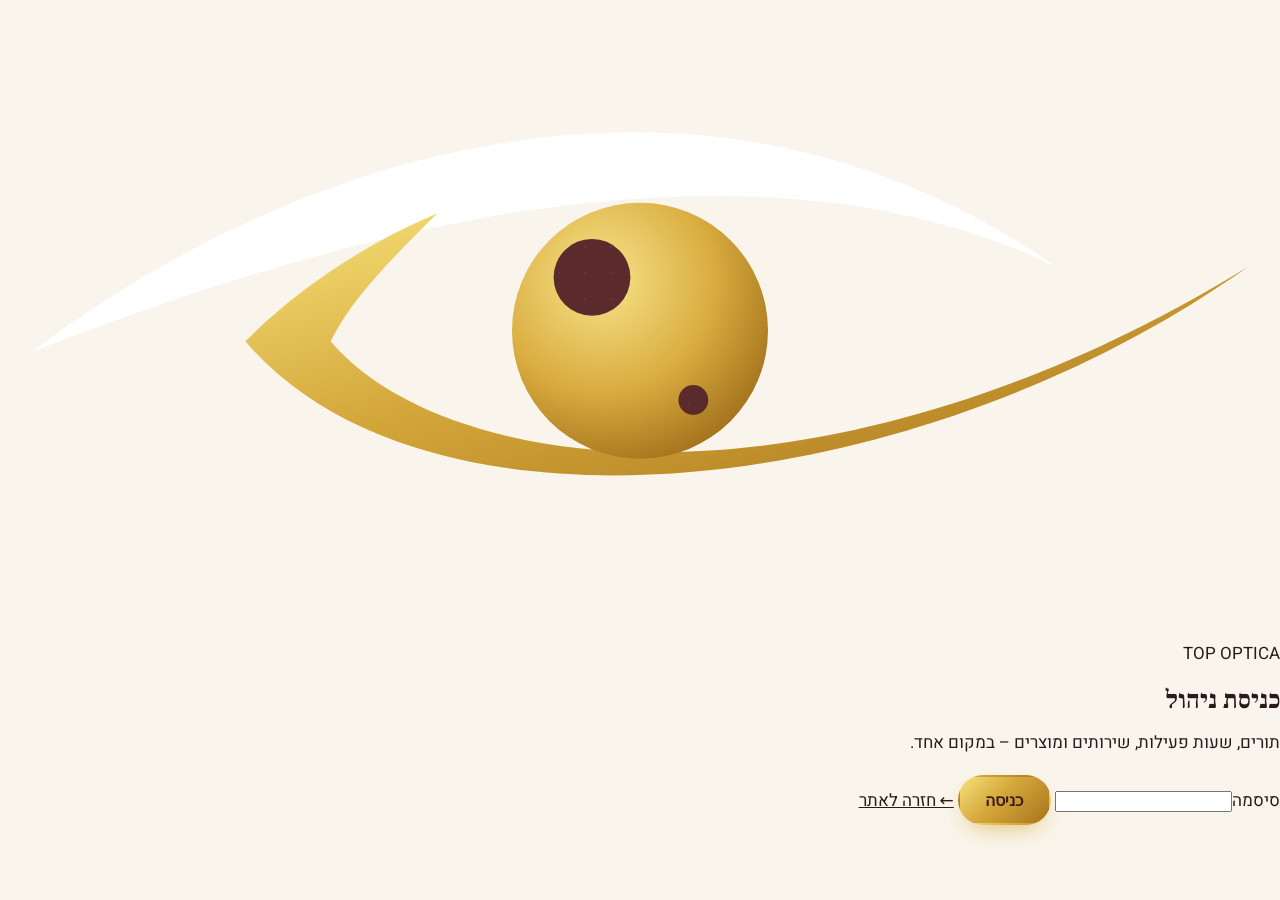
==== admin.html @ 86d51cf1 "Liat mobile fix, XBYcomm credit, booking/admin/products pages, SITE.md" ====
<!doctype html>
<html lang="he" dir="rtl">
<head>
  <meta charset="utf-8">
  <meta name="viewport" content="width=device-width, initial-scale=1">
  <meta name="robots" content="noindex, nofollow">
  <title>ניהול | טופ אופטיקה</title>
  <meta name="theme-color" content="#3f1a1d">
  <link rel="icon" type="image/svg+xml" href="assets/favicon.svg">
  <link rel="preconnect" href="https://fonts.googleapis.com">
  <link rel="preconnect" href="https://fonts.gstatic.com" crossorigin>
  <link href="https://fonts.googleapis.com/css2?family=Frank+Ruhl+Libre:wght@500;700;900&family=Heebo:wght@300;400;500;700&family=Playfair+Display:wght@600;700&display=swap" rel="stylesheet">
  <link rel="stylesheet" href="assets/styles.css">
  <link rel="stylesheet" href="assets/booking.css">
  <link rel="stylesheet" href="assets/admin.css">
</head>
<body class="adm">
  <!-- ===== LOGIN ===== -->
  <section class="adm-login" id="login" aria-labelledby="login-title">
    <div class="hero-deco" aria-hidden="true"></div>
    <form class="adm-login-card" id="login-form" novalidate>
      <span class="mark-badge" aria-hidden="true"><svg viewBox="0 0 120 60"><use href="#eye-mark"/></svg></span>
      <p class="bk-kicker">TOP OPTICA</p>
      <h1 id="login-title">כניסת ניהול</h1>
      <p class="adm-muted">תורים, שעות פעילות, שירותים ומוצרים – במקום אחד.</p>
      <div class="adm-off" id="login-off" hidden>מערכת הניהול עוד לא חוברה לשרת. אחרי ההתקנה (backend/README-DEPLOY.md) מעתיקים את כתובת ה-Web App אל <code>bookingApiUrl</code> בקובץ assets/config.js.</div>
      <label class="bk-field"><span>סיסמה</span><input type="password" name="password" id="login-pw" autocomplete="current-password" required></label>
      <p class="bk-err" id="login-err" role="alert" hidden></p>
      <button class="btn btn-gold" type="submit" id="login-btn">כניסה</button>
      <a class="adm-back" href="index.html">← חזרה לאתר</a>
    </form>
  </section>

  <!-- ===== APP ===== -->
  <div class="adm-app" id="app" hidden>
    <header class="adm-top">
      <div class="container adm-top-in">
        <a class="brand" href="index.html" aria-label="לאתר טופ אופטיקה">
          <svg class="brand-mark" viewBox="0 0 120 60" aria-hidden="true"><use href="#eye-mark"/></svg>
          <span class="brand-text"><span class="brand-name">TOP OPTICA</span><span class="brand-sub">ניהול הקליניקה</span></span>
        </a>
        <div class="adm-top-a">
          <span class="adm-hello">שלום, ליאת 👋</span>
          <a class="adm-link" href="index.html" target="_blank" rel="noopener">לאתר</a>
          <button type="button" class="adm-link" id="logout">יציאה</button>
        </div>
      </div>
      <nav class="container adm-tabs" role="tablist" aria-label="אזורי ניהול">
        <button role="tab" type="button" data-tab="bookings" aria-selected="true">תורים</button>
        <button role="tab" type="button" data-tab="blocks" aria-selected="false">חסימת זמנים</button>
        <button role="tab" type="button" data-tab="hours" aria-selected="false">שעות פעילות</button>
        <button role="tab" type="button" data-tab="services" aria-selected="false">שירותים</button>
        <button role="tab" type="button" data-tab="products" aria-selected="false">מוצרים</button>
        <button role="tab" type="button" data-tab="settings" aria-selected="false">הגדרות</button>
      </nav>
    </header>
    <main class="container adm-main" id="main">
      <section class="adm-panel" id="tab-bookings" role="tabpanel"></section>
      <section class="adm-panel" id="tab-blocks" role="tabpanel" hidden></section>
      <section class="adm-panel" id="tab-hours" role="tabpanel" hidden></section>
      <section class="adm-panel" id="tab-services" role="tabpanel" hidden></section>
      <section class="adm-panel" id="tab-products" role="tabpanel" hidden></section>
      <section class="adm-panel" id="tab-settings" role="tabpanel" hidden></section>
    </main>
  </div>

  <dialog class="adm-dlg" id="dlg-book" aria-labelledby="dlg-book-t"></dialog>
  <div class="adm-toast" id="toast" role="status" aria-live="polite"></div>

  <!-- ===== SVG SPRITE: eye mark (recreation of the logo symbol, transparent) + icons ===== -->
  <svg width="0" height="0" style="position:absolute" aria-hidden="true">
    <defs>
      <linearGradient id="gold-line" x1="0" y1="0" x2="1" y2="1"><stop offset="0" stop-color="#f6e27a"/><stop offset=".45" stop-color="#d4a73a"/><stop offset="1" stop-color="#a8741c"/></linearGradient>
      <radialGradient id="gold-pupil" cx=".35" cy=".3" r=".8"><stop offset="0" stop-color="#f8e58c"/><stop offset=".55" stop-color="#d9ac3f"/><stop offset="1" stop-color="#9c6a18"/></radialGradient>
      <symbol id="eye-mark" viewBox="0 0 120 60">
        <path class="eye-top" d="M3 33 C28 14 66 2 99 25 C72 12 36 20 3 33 Z" fill="#fff"/>
        <path d="M23 32 C28 27 34 23 41 20 C36 25 33 28 31 32 C42 45 78 49 117 25 C86 47 40 52 23 32 Z" fill="url(#gold-line)"/>
        <circle cx="60" cy="31" r="12" fill="url(#gold-pupil)"/>
        <circle cx="55.5" cy="26" r="3.6" fill="#5a2a2c"/>
        <circle cx="65" cy="37.5" r="1.4" fill="#5a2a2c"/>
      </symbol>
      <symbol id="i-calendar" viewBox="0 0 24 24"><g fill="none" stroke="currentColor" stroke-width="1.8" stroke-linecap="round"><rect x="3.5" y="5" width="17" height="15.5" rx="2.5"/><path d="M3.5 10h17M8 3v4M16 3v4"/><path d="M9 14.5l2 2 4-4" stroke-linejoin="round"/></g></symbol>
      <symbol id="i-phone" viewBox="0 0 24 24"><path fill="currentColor" d="M6.6 10.8a15.1 15.1 0 0 0 6.6 6.6l2.2-2.2c.3-.3.7-.4 1-.2 1.1.4 2.3.6 3.6.6.6 0 1 .4 1 1V20c0 .6-.4 1-1 1A17 17 0 0 1 3 4c0-.6.4-1 1-1h3.5c.6 0 1 .4 1 1 0 1.3.2 2.5.6 3.6.1.3 0 .7-.2 1z"/></symbol>
      <symbol id="i-whatsapp" viewBox="0 0 24 24"><path fill="currentColor" d="M12 2a10 10 0 0 0-8.6 15.1L2 22l5-1.3A10 10 0 1 0 12 2zm0 18.2c-1.5 0-3-.4-4.3-1.2l-.3-.2-3 .8.8-2.9-.2-.3A8.2 8.2 0 1 1 12 20.2zm4.5-6.1c-.2-.1-1.5-.7-1.7-.8-.2-.1-.4-.1-.6.1l-.8 1c-.1.2-.3.2-.5.1a6.7 6.7 0 0 1-3.3-2.9c-.3-.4.2-.4.7-1.4.1-.2 0-.3 0-.4l-.8-1.8c-.2-.5-.4-.4-.6-.4h-.5c-.2 0-.4.1-.7.3-.2.3-.9.9-.9 2.2s.9 2.5 1 2.7c.1.2 1.8 2.8 4.4 3.9 1.6.7 2.3.8 3.1.6.5-.1 1.5-.6 1.7-1.2.2-.6.2-1.1.2-1.2-.1-.1-.3-.2-.5-.3z"/></symbol>
      <symbol id="i-pin" viewBox="0 0 24 24"><path fill="currentColor" d="M12 2a7 7 0 0 0-7 7c0 5.2 7 13 7 13s7-7.8 7-13a7 7 0 0 0-7-7zm0 9.5A2.5 2.5 0 1 1 12 6.5a2.5 2.5 0 0 1 0 5z"/></symbol>
      <symbol id="i-clock" viewBox="0 0 24 24"><path fill="currentColor" d="M12 2a10 10 0 1 0 0 20 10 10 0 0 0 0-20zm0 18a8 8 0 1 1 0-16 8 8 0 0 1 0 16zm.5-13H11v6l5.2 3.2.8-1.3-4.5-2.7z"/></symbol>
      <symbol id="i-mail" viewBox="0 0 24 24"><path fill="currentColor" d="M4 4h16a2 2 0 0 1 2 2v12a2 2 0 0 1-2 2H4a2 2 0 0 1-2-2V6a2 2 0 0 1 2-2zm0 2v.5l8 5 8-5V6H4zm16 2.8-8 5-8-5V18h16V8.8z"/></symbol>
      <symbol id="i-award" viewBox="0 0 24 24"><path fill="none" stroke="currentColor" stroke-width="1.6" stroke-linecap="round" stroke-linejoin="round" d="M12 15a6 6 0 1 0 0-12 6 6 0 0 0 0 12zM8.2 13.9 7 22l5-3 5 3-1.2-8.1"/></symbol>
      <symbol id="i-scan" viewBox="0 0 24 24"><path fill="none" stroke="currentColor" stroke-width="1.6" stroke-linecap="round" d="M3 7V5a2 2 0 0 1 2-2h2M17 3h2a2 2 0 0 1 2 2v2M21 17v2a2 2 0 0 1-2 2h-2M7 21H5a2 2 0 0 1-2-2v-2M2.5 12S6 6.5 12 6.5 21.5 12 21.5 12 18 17.5 12 17.5 2.5 12 2.5 12z"/><circle cx="12" cy="12" r="2.6" fill="none" stroke="currentColor" stroke-width="1.6"/></symbol>
      <symbol id="i-heart" viewBox="0 0 24 24"><path fill="none" stroke="currentColor" stroke-width="1.6" stroke-linejoin="round" d="M12 20.5S3 15 3 8.8A4.8 4.8 0 0 1 12 6.4a4.8 4.8 0 0 1 9 2.4C21 15 12 20.5 12 20.5z"/></symbol>
      <symbol id="i-glasses" viewBox="0 0 24 24"><g fill="none" stroke="currentColor" stroke-width="1.6" stroke-linecap="round"><circle cx="6.5" cy="14" r="3.8"/><circle cx="17.5" cy="14" r="3.8"/><path d="M10.3 13.4a2.2 2.2 0 0 1 3.4 0M2.7 13.5 4.5 7M21.3 13.5 19.5 7"/></g></symbol>
      <symbol id="i-eye" viewBox="0 0 24 24"><g fill="none" stroke="currentColor" stroke-width="1.6"><path d="M2 12s3.6-6.5 10-6.5S22 12 22 12s-3.6 6.5-10 6.5S2 12 2 12z"/><circle cx="12" cy="12" r="3"/></g></symbol>
      <symbol id="i-lens" viewBox="0 0 24 24"><g fill="none" stroke="currentColor" stroke-width="1.6"><path d="M3 13c0-4.4 4-8 9-8s9 3.6 9 8"/><path d="M5.5 13.5c1.6 2.5 4 3.5 6.5 3.5s4.9-1 6.5-3.5" stroke-dasharray="2 2.2"/></g></symbol>
      <symbol id="i-sun" viewBox="0 0 24 24"><g fill="none" stroke="currentColor" stroke-width="1.6" stroke-linecap="round"><path d="M2 10h20M4 10l1 5.2a3 3 0 0 0 3 2.3h.4a3 3 0 0 0 2.9-2.2L12 12.5l.7 2.8a3 3 0 0 0 2.9 2.2h.4a3 3 0 0 0 3-2.3L20 10"/><path d="M12 3v2.5M6.5 4.8 7.6 6.8M17.5 4.8l-1.1 2"/></g></symbol>
      <symbol id="i-child" viewBox="0 0 24 24"><g fill="none" stroke="currentColor" stroke-width="1.6" stroke-linecap="round"><circle cx="12" cy="8" r="5"/><circle cx="10" cy="7.5" r=".6" fill="currentColor"/><circle cx="14" cy="7.5" r=".6" fill="currentColor"/><path d="M10 10.2c1.2.9 2.8.9 4 0M6 21c.8-3.4 3.2-5 6-5s5.2 1.6 6 5"/></g></symbol>
      <symbol id="i-multi" viewBox="0 0 24 24"><g fill="none" stroke="currentColor" stroke-width="1.6" stroke-linecap="round"><path d="M12 3c5 0 9 4 9 9s-4 9-9 9-9-4-9-9 4-9 9-9z"/><path d="M4.5 9.5h15M3.6 14.5h16.8" stroke-dasharray="1.5 2"/></g></symbol>
      <symbol id="i-pressure" viewBox="0 0 24 24"><g fill="none" stroke="currentColor" stroke-width="1.6" stroke-linecap="round"><path d="M3.5 17a9 9 0 1 1 17 0"/><path d="M12 16.5 15.8 9.8"/><circle cx="12" cy="16.5" r="1.4" fill="currentColor"/><path d="M6.2 11.2l1 .6M12 6.6v1.2M17.8 11.2l-1 .6"/></g></symbol>
      <symbol id="i-topo" viewBox="0 0 24 24"><g fill="none" stroke="currentColor" stroke-width="1.6" stroke-linecap="round"><circle cx="12" cy="12" r="9"/><ellipse cx="12.4" cy="11.6" rx="6" ry="5.2"/><ellipse cx="12.8" cy="11.2" rx="3" ry="2.6"/><circle cx="13" cy="11" r=".9" fill="currentColor"/></g></symbol>
    </defs>
  </svg>

  <script src="assets/config.js"></script>
  <script src="assets/api.js"></script>
  <script src="assets/admin.js"></script>
</body>
</html>
---- assets/styles.css ----
/* ==== Top Optica – styles ==== */
:root{
  --burgundy:#5a2a2c; --burgundy-deep:#3f1a1d; --burgundy-soft:#7a3a3e;
  --gold:#d4a73a; --gold-light:#f3dc84; --gold-dark:#a8741c;
  --cream:#faf5ec; --cream-2:#f3eadb; --ink:#2b1a1b; --muted:#6d5a58; --white:#fff;
  --grad-gold:linear-gradient(135deg,#f6e27a 0%,#d4a73a 45%,#a8741c 100%);
  --radius:18px; --shadow:0 18px 40px -18px rgba(63,26,29,.35);
  --serif:"Frank Ruhl Libre","Playfair Display",Georgia,serif;
  --sans:"Heebo","Assistant",system-ui,-apple-system,"Segoe UI",Arial,sans-serif;
  --header-h:72px;
}
*,*::before,*::after{box-sizing:border-box}
html{scroll-behavior:smooth;scroll-padding-top:calc(var(--header-h) + 12px)}
body{margin:0;font-family:var(--sans);color:var(--ink);background:var(--cream);line-height:1.7;font-size:17px;-webkit-font-smoothing:antialiased;overflow-x:hidden}
img,svg{display:block;max-width:100%}
a{color:inherit}
h1,h2,h3{font-family:var(--serif);line-height:1.2;margin:0 0 .5em;font-weight:700}
p{margin:0 0 1em}
.container{width:min(1160px,100% - 40px);margin-inline:auto}
.skip-link{position:absolute;inset-inline-start:12px;top:-60px;background:var(--gold);color:var(--burgundy-deep);padding:10px 16px;border-radius:10px;z-index:200;font-weight:700;transition:top .2s}
.skip-link:focus{top:12px}
:focus-visible{outline:3px solid var(--gold);outline-offset:3px;border-radius:6px}
.gold-text{background:var(--grad-gold);-webkit-background-clip:text;background-clip:text;color:transparent}
.eyebrow{font-size:.85rem;letter-spacing:.08em;font-weight:500;color:var(--gold-light);margin-bottom:.8em;display:inline-flex;align-items:center;gap:.6em}
.eyebrow::before{content:"";width:28px;height:2px;background:var(--grad-gold);border-radius:2px}
.eyebrow.dark{color:var(--gold-dark)}
.is-placeholder{color:var(--muted);font-style:italic}
.placeholder-note{display:inline-block;font-size:.85rem;background:rgba(212,167,58,.14);color:var(--gold-dark);padding:4px 12px;border-radius:999px;border:1px dashed var(--gold)}

/* Buttons */
.btn{display:inline-flex;align-items:center;justify-content:center;gap:.55em;padding:.85em 1.6em;border-radius:999px;font-weight:700;text-decoration:none;font-size:1rem;border:2px solid transparent;transition:transform .2s,box-shadow .2s,background .2s,color .2s;cursor:pointer;white-space:nowrap}
.btn svg{width:20px;height:20px}
.btn-gold{background:var(--grad-gold);color:var(--burgundy-deep);box-shadow:0 10px 24px -10px rgba(212,167,58,.8)}
.btn-gold:hover{transform:translateY(-2px);box-shadow:0 14px 30px -10px rgba(212,167,58,.9)}
.btn-outline{border-color:rgba(255,255,255,.7);color:var(--white)}
.btn-outline:hover{background:var(--white);color:var(--burgundy)}
.btn-sm{padding:.55em 1.2em;font-size:.95rem}

/* Header */
.site-header{position:sticky;top:0;z-index:100;background:rgba(63,26,29,.92);backdrop-filter:blur(10px);-webkit-backdrop-filter:blur(10px);border-bottom:1px solid rgba(212,167,58,.25);transition:box-shadow .3s}
.site-header.scrolled{box-shadow:0 10px 30px -12px rgba(0,0,0,.45)}
.header-inner{display:flex;align-items:center;justify-content:space-between;height:var(--header-h);gap:16px}
.brand{display:flex;align-items:center;gap:10px;text-decoration:none;color:var(--white)}
.brand-mark{width:62px;height:31px;flex:none}
.brand-text{display:flex;flex-direction:column;line-height:1.1}
.brand-name{font-family:"Playfair Display",var(--serif);font-size:1.3rem;letter-spacing:.06em;font-weight:700}
.brand-sub{font-size:.72rem;color:var(--gold-light);letter-spacing:.03em}
.site-nav{display:flex;align-items:center;gap:28px}
.site-nav ul{list-style:none;display:flex;gap:26px;margin:0;padding:0}
.site-nav ul a{color:rgba(255,255,255,.88);text-decoration:none;font-weight:500;position:relative;padding:6px 0}
.site-nav ul a::after{content:"";position:absolute;inset-inline:0;bottom:0;height:2px;background:var(--grad-gold);transform:scaleX(0);transition:transform .25s}
.site-nav ul a:hover{color:var(--white)}
.site-nav ul a:hover::after{transform:scaleX(1)}
.nav-toggle{display:none;background:none;border:0;width:44px;height:44px;padding:10px;cursor:pointer}
.nav-toggle span{display:block;height:2px;background:var(--white);margin:5px 0;border-radius:2px;transition:transform .3s,opacity .3s}
.nav-open .nav-toggle span:nth-child(1){transform:translateY(7px) rotate(45deg)}
.nav-open .nav-toggle span:nth-child(2){opacity:0}
.nav-open .nav-toggle span:nth-child(3){transform:translateY(-7px) rotate(-45deg)}

/* Hero */
.hero{position:relative;overflow:hidden;color:var(--white);background:radial-gradient(1000px 600px at 15% 20%,rgba(212,167,58,.18),transparent 60%),radial-gradient(800px 500px at 90% 90%,rgba(122,58,62,.8),transparent 60%),linear-gradient(160deg,var(--burgundy) 0%,var(--burgundy-deep) 100%);padding:72px 0 96px}
.hero-deco{position:absolute;inset:0;background-image:radial-gradient(rgba(243,220,132,.12) 1px,transparent 1px);background-size:26px 26px;mask-image:linear-gradient(to bottom,#000,transparent 85%);-webkit-mask-image:linear-gradient(to bottom,#000,transparent 85%);pointer-events:none}
.hero::after{content:"";position:absolute;inset-inline:0;bottom:-1px;height:60px;background:var(--cream);clip-path:ellipse(70% 100% at 50% 100%)}
.hero-inner{position:relative;display:grid;grid-template-columns:1.1fr .9fr;align-items:center;gap:48px}
.hero h1{font-size:clamp(2.2rem,5vw,3.8rem);font-weight:900;margin-bottom:.4em}
.hero h1 .gold-text{display:inline-block}
.lead{font-size:clamp(1.05rem,1.6vw,1.2rem);color:rgba(255,255,255,.85);max-width:34em}
.hero-cta{display:flex;flex-wrap:wrap;gap:14px;margin:28px 0}
.hero-badges{list-style:none;display:flex;flex-wrap:wrap;gap:10px 22px;padding:0;margin:0;font-size:.92rem;color:rgba(255,255,255,.8)}
.hero-badges li::before{content:"✦";color:var(--gold);margin-inline-end:.45em}
.hero-visual{position:relative;display:grid;place-items:center;aspect-ratio:1;max-width:440px;justify-self:center;width:100%}
.logo-frame{position:relative;z-index:2;width:78%;border-radius:50%;overflow:hidden;box-shadow:0 30px 60px -20px rgba(0,0,0,.6),0 0 0 6px rgba(212,167,58,.35),0 0 0 14px rgba(212,167,58,.08);animation:float 6s ease-in-out infinite}
.logo-frame img{width:100%;height:auto;transform:scale(1.18)}
.ring{position:absolute;border-radius:50%;border:1px solid rgba(243,220,132,.35)}
.ring-1{inset:2%;animation:spin 40s linear infinite;border-style:dashed}
.ring-2{inset:-6%;border-color:rgba(243,220,132,.15)}
@keyframes float{0%,100%{transform:translateY(0)}50%{transform:translateY(-10px)}}
@keyframes spin{to{transform:rotate(360deg)}}

/* Sections */
.section{padding:96px 0}
.section h2{font-size:clamp(1.9rem,3.6vw,2.8rem);color:var(--burgundy)}
.section-head{text-align:center;max-width:680px;margin:0 auto 52px}
.section-head .eyebrow::after{content:"";width:28px;height:2px;background:var(--grad-gold);border-radius:2px}
.section-sub{color:var(--muted);font-size:1.08rem}

/* About */
.about-inner{display:grid;grid-template-columns:1.2fr .8fr;gap:56px;align-items:center}
.about-text p{color:#4a3a39}
.about-stats{display:grid;gap:16px}
.stat{background:var(--white);border-radius:var(--radius);padding:22px 26px;box-shadow:var(--shadow);display:flex;align-items:center;gap:18px;border-inline-start:4px solid var(--gold)}
.stat-num{font-family:"Playfair Display",var(--serif);font-size:2rem;font-weight:700;color:var(--burgundy);min-width:80px;direction:ltr;text-align:center}
.stat-label{font-weight:500;color:var(--ink)}

/* Services */
.services{background:linear-gradient(180deg,var(--cream-2),var(--cream))}
.cards{display:grid;grid-template-columns:repeat(3,1fr);gap:24px}
.card{position:relative;background:var(--white);border-radius:var(--radius);padding:32px 28px 30px;box-shadow:var(--shadow);border:1px solid rgba(212,167,58,.18);transition:transform .3s,box-shadow .3s,border-color .3s;overflow:hidden}
.card::before{content:"";position:absolute;inset-inline:0;top:0;height:4px;background:var(--grad-gold);transform:scaleX(0);transform-origin:right;transition:transform .35s}
.card:hover{transform:translateY(-6px);box-shadow:0 26px 50px -20px rgba(63,26,29,.45);border-color:rgba(212,167,58,.5)}
.card:hover::before{transform:scaleX(1)}
.card-icon{width:58px;height:58px;border-radius:16px;display:grid;place-items:center;background:linear-gradient(145deg,var(--burgundy),var(--burgundy-deep));color:var(--gold-light);margin-bottom:18px;box-shadow:0 10px 20px -10px rgba(63,26,29,.7)}
.card-icon svg{width:30px;height:30px}
.card h3{font-size:1.35rem;color:var(--burgundy)}
.card p{color:var(--muted);margin:0}
.edit-badge{position:absolute;top:14px;inset-inline-end:14px;font-size:.72rem;color:var(--gold-dark);background:rgba(212,167,58,.12);border:1px dashed rgba(212,167,58,.6);padding:2px 8px;border-radius:999px}

/* Why */
.why{background:linear-gradient(160deg,var(--burgundy) 0%,var(--burgundy-deep) 100%);color:var(--white);position:relative;overflow:hidden}
.why::before{content:"";position:absolute;width:520px;height:520px;border-radius:50%;background:radial-gradient(circle,rgba(212,167,58,.18),transparent 70%);top:-200px;left:-160px}
.why h2{color:var(--white)}
.why-grid{position:relative;display:grid;grid-template-columns:repeat(4,1fr);gap:22px}
.why-item{text-align:center;padding:30px 22px;border-radius:var(--radius);background:rgba(255,255,255,.05);border:1px solid rgba(243,220,132,.18);transition:background .3s,transform .3s}
.why-item:hover{background:rgba(255,255,255,.09);transform:translateY(-4px)}
.why-icon{width:64px;height:64px;margin:0 auto 16px;border-radius:50%;display:grid;place-items:center;background:var(--grad-gold);color:var(--burgundy-deep)}
.why-icon svg{width:30px;height:30px}
.why-item h3{font-size:1.25rem;color:var(--gold-light)}
.why-item p{color:rgba(255,255,255,.8);margin:0;font-size:.98rem}

/* Contact */
.contact-grid{display:grid;grid-template-columns:1fr 1fr;gap:32px;align-items:stretch}
.contact-list{list-style:none;margin:0;padding:28px;background:var(--white);border-radius:var(--radius);box-shadow:var(--shadow);display:grid;gap:4px}
.contact-list li{display:flex;gap:16px;align-items:flex-start;padding:14px 4px;border-bottom:1px solid var(--cream-2)}
.contact-list li:last-child{border-bottom:0}
.contact-list h3{font-family:var(--sans);font-size:.85rem;font-weight:500;color:var(--muted);margin:0 0 2px}
.contact-list p{margin:0;font-weight:500;font-size:1.08rem}
.contact-list a{text-decoration:none;color:var(--burgundy)}
.contact-list a:hover{text-decoration:underline}
.contact-list a.is-placeholder{color:var(--muted)}
.c-icon{flex:none;width:46px;height:46px;border-radius:50%;display:grid;place-items:center;background:rgba(212,167,58,.15);color:var(--burgundy)}
.c-icon svg{width:22px;height:22px}
.hours{border-collapse:collapse;font-size:1rem}
.hours th{text-align:start;font-weight:500;padding:2px 0 2px 18px;white-space:nowrap}
.hours td{padding:2px 0;direction:ltr;text-align:left}
.hours .hours-note{direction:rtl;text-align:right;font-size:.85rem;color:var(--gold-dark);padding-top:6px}
.map-box{border-radius:var(--radius);overflow:hidden;min-height:360px;box-shadow:var(--shadow);background:linear-gradient(135deg,var(--cream-2),#efe2cc)}
.map-box iframe{width:100%;height:100%;min-height:360px;border:0;display:block}
.map-placeholder{height:100%;min-height:360px;display:flex;flex-direction:column;align-items:center;justify-content:center;gap:8px;text-align:center;color:var(--burgundy);background-image:linear-gradient(rgba(90,42,44,.06) 1px,transparent 1px),linear-gradient(90deg,rgba(90,42,44,.06) 1px,transparent 1px);background-size:32px 32px;border:2px dashed rgba(212,167,58,.6);border-radius:var(--radius)}
.map-placeholder svg{width:54px;height:54px;color:var(--gold-dark);animation:bob 2.4s ease-in-out infinite}
.map-placeholder p{margin:0;font-weight:700;font-size:1.1rem}
.map-placeholder span{font-size:.8rem;color:var(--muted)}
@keyframes bob{0%,100%{transform:translateY(0)}50%{transform:translateY(-8px)}}

/* Footer */
.site-footer{background:var(--burgundy-deep);color:rgba(255,255,255,.75);padding:48px 0 96px;border-top:3px solid transparent;border-image:var(--grad-gold) 1}
.footer-inner{display:grid;gap:18px;justify-items:center;text-align:center}
.footer-brand{display:flex;align-items:center;gap:12px;color:var(--white)}
.footer-brand .brand-mark{width:72px;height:36px}
.footer-brand div{display:flex;flex-direction:column;text-align:start;line-height:1.3}
.footer-brand strong{font-family:"Playfair Display",var(--serif);font-size:1.3rem;letter-spacing:.06em}
.footer-brand span{font-size:.82rem;color:var(--gold-light)}
.footer-nav{display:flex;flex-wrap:wrap;justify-content:center;gap:8px 24px}
.footer-nav a,.footer-social a,.footer-email a{text-decoration:none;color:rgba(255,255,255,.85)}
.footer-nav a:hover,.footer-social a:hover,.footer-email a:hover{color:var(--gold-light)}
.footer-email{margin:0}
.footer-social{display:flex;gap:18px}
.footer-social:empty{display:none}
.copy{font-size:.85rem;margin:0;color:rgba(255,255,255,.55)}

/* Floating WhatsApp */
.wa-float{position:fixed;bottom:22px;left:22px;z-index:120;width:60px;height:60px;border-radius:50%;background:#25d366;color:#fff;display:grid;place-items:center;box-shadow:0 12px 26px -8px rgba(0,0,0,.45);transition:transform .25s}
.wa-float svg{width:32px;height:32px}
.wa-float::before{content:"";position:absolute;inset:0;border-radius:50%;background:#25d366;opacity:.5;animation:pulse 2.4s ease-out infinite;z-index:-1}
.wa-float:hover{transform:scale(1.08)}
@keyframes pulse{0%{transform:scale(1);opacity:.5}100%{transform:scale(1.6);opacity:0}}

/* Reveal */
.reveal{opacity:0;transform:translateY(24px);transition:opacity .8s ease,transform .8s ease;transition-delay:var(--d,0ms)}
.reveal.in{opacity:1;transform:none}
.no-js .reveal{opacity:1;transform:none}

/* Responsive */
@media (max-width:1000px){
  .cards{grid-template-columns:repeat(2,1fr)}
  .why-grid{grid-template-columns:repeat(2,1fr)}
}
@media (max-width:860px){
  :root{--header-h:64px}
  .nav-toggle{display:block}
  .site-nav{position:fixed;inset:var(--header-h) 0 auto 0;flex-direction:column;align-items:stretch;gap:12px;background:var(--burgundy-deep);padding:18px 20px 26px;border-bottom:1px solid rgba(212,167,58,.3);transform:translateY(-110%);visibility:hidden;transition:transform .35s ease,visibility .35s;z-index:-1}
  .nav-open .site-nav{transform:none;visibility:visible}
  .site-nav ul{flex-direction:column;gap:0}
  .site-nav ul a{display:block;padding:12px 4px;border-bottom:1px solid rgba(255,255,255,.08);font-size:1.1rem}
  .site-nav .btn{align-self:flex-start}
  .hero{padding:44px 0 84px}
  .hero-inner{grid-template-columns:1fr;gap:32px;text-align:center}
  .hero-copy{order:2}
  .hero-visual{order:1;max-width:260px}
  .hero .eyebrow{justify-content:center}
  .lead{margin-inline:auto}
  .hero-cta,.hero-badges{justify-content:center}
  .about-inner,.contact-grid{grid-template-columns:1fr;gap:32px}
  .section{padding:72px 0}
}
@media (max-width:560px){
  body{font-size:16px}
  .cards,.why-grid{grid-template-columns:1fr}
  .brand-mark{width:50px;height:25px}
  .brand-name{font-size:1.1rem}
  .hero-cta .btn{flex:1 1 100%}
  .contact-list{padding:18px}
  .wa-float{width:54px;height:54px;bottom:16px;left:16px}
}
@media (prefers-reduced-motion:reduce){
  *,*::before,*::after{animation:none!important;transition:none!important;scroll-behavior:auto!important}
  .reveal{opacity:1;transform:none}
}

.waze-link{display:inline-flex;align-items:center;gap:.35em;margin-top:.5rem;padding:.4rem .9rem;border-radius:999px;background:linear-gradient(135deg,#e7c66b,#c99a2e);color:#4a1f23;font-weight:700;font-size:.9rem;text-decoration:none;box-shadow:0 4px 12px -4px rgba(0,0,0,.35)}
.waze-link:hover{filter:brightness(1.07)}

/* Clinic – photos + video tour */
.clinic{background:linear-gradient(180deg,var(--cream-2),var(--cream))}
.clinic-grid{display:grid;grid-template-columns:1fr 1.6fr;gap:36px;max-width:980px;margin-inline:auto;align-items:stretch}
.clinic-video{margin:0;display:flex;flex-direction:column;align-items:center;gap:14px}
.phone-frame{position:relative;width:100%;max-width:360px;aspect-ratio:9/16;border-radius:34px;padding:9px;background:linear-gradient(160deg,var(--burgundy),var(--burgundy-deep));box-shadow:0 0 0 2px var(--gold),0 0 0 9px rgba(212,167,58,.14),0 30px 60px -24px rgba(63,26,29,.6)}
.phone-frame video{width:100%;height:100%;object-fit:cover;border-radius:26px;background:var(--burgundy-deep);display:block}
.clinic-video figcaption{font-size:.95rem;color:var(--gold-dark);font-weight:500;display:inline-flex;align-items:center;gap:.5em}
.clinic-video figcaption::before{content:"✦";color:var(--gold)}
.clinic-photos{display:grid;grid-template-rows:1fr 1fr;gap:22px;min-height:0}
.clinic-photo{position:relative;display:block;padding:0;border:0;margin:0;cursor:zoom-in;border-radius:var(--radius);overflow:hidden;background:var(--cream-2);box-shadow:var(--shadow);outline-offset:4px;min-height:0;font:inherit;width:100%}
.clinic-photo img{width:100%;height:100%;object-fit:cover;transition:transform .6s ease}
.clinic-photo:hover img{transform:scale(1.04)}
.clinic-photo::after{content:"";position:absolute;inset:0;border-radius:inherit;box-shadow:inset 0 0 0 1px rgba(212,167,58,.35);pointer-events:none}
.photo-cap{position:absolute;bottom:14px;inset-inline-start:14px;background:rgba(63,26,29,.82);color:var(--gold-light);font-size:.9rem;font-weight:500;padding:5px 14px;border-radius:999px;backdrop-filter:blur(6px);-webkit-backdrop-filter:blur(6px)}
.lightbox{border:0;padding:0;background:transparent;max-width:min(1100px,94vw);max-height:90vh;overflow:visible}
.lightbox::backdrop{background:rgba(30,12,14,.85)}
.lightbox img{max-width:100%;max-height:86vh;border-radius:14px;box-shadow:0 0 0 2px var(--gold),0 30px 60px rgba(0,0,0,.5)}
.lightbox-close{position:absolute;top:-16px;inset-inline-end:-16px;width:40px;height:40px;border-radius:50%;border:0;background:var(--grad-gold);color:var(--burgundy-deep);font-size:1.6rem;line-height:1;cursor:pointer;box-shadow:0 6px 16px rgba(0,0,0,.4)}
@media (max-width:860px){
  .clinic-grid{grid-template-columns:1fr;gap:26px;max-width:560px}
  .phone-frame{max-width:300px}
  .clinic-photos{grid-template-rows:none}
  .clinic-photo{aspect-ratio:16/9}
  .lightbox-close{top:8px;inset-inline-end:8px}
}

/* Services – 8 cards: 4 columns on wide screens */
@media (min-width:1101px){
  .cards{grid-template-columns:repeat(4,1fr);gap:22px}
  .card{padding:30px 22px 26px}
  .card h3{font-size:1.25rem}
  .card p{font-size:.95rem}
}

/* Liat – animated greeter next to the floating WhatsApp button */
.liat{position:fixed;left:72px;bottom:4px;z-index:119;width:118px;height:168px;opacity:0;transform:translateY(16px);transition:opacity .6s ease,transform .6s ease;pointer-events:none}
.liat[hidden]{display:none}
.liat.is-ready{opacity:1;transform:none}
.liat-stage{position:absolute;inset:0;display:block;pointer-events:auto;cursor:pointer;border-radius:16px}
.liat-stage model-viewer{width:100%;height:100%;background:transparent;--poster-color:transparent;--progress-bar-height:0;pointer-events:none}
.liat-bubble{position:absolute;bottom:calc(100% - 6px);left:-40px;width:max-content;white-space:nowrap;margin:0;padding:9px 14px;background:var(--white);color:var(--burgundy-deep);font-size:.88rem;font-weight:500;line-height:1.35;border-radius:16px 16px 16px 4px;border:1px solid rgba(212,167,58,.55);box-shadow:0 12px 26px -10px rgba(63,26,29,.45);opacity:0;transform:translateY(6px) scale(.96);transform-origin:bottom left;transition:opacity .35s ease,transform .35s ease;pointer-events:none}
.liat-bubble::after{content:"";position:absolute;bottom:-7px;left:22px;width:12px;height:12px;background:var(--white);border-right:1px solid rgba(212,167,58,.55);border-bottom:1px solid rgba(212,167,58,.55);transform:rotate(45deg)}
.liat.show-bubble .liat-bubble{opacity:1;transform:none}
.liat-close{position:absolute;top:6px;right:0;width:22px;height:22px;padding:0;border:0;border-radius:50%;background:rgba(63,26,29,.78);color:var(--gold-light);font-size:15px;line-height:22px;text-align:center;cursor:pointer;opacity:0;transition:opacity .25s;pointer-events:auto}
.liat:hover .liat-close,.liat-close:focus-visible{opacity:1}
@media (hover:none){.liat-close{opacity:.85}}
@media (max-width:560px){
  .liat{left:60px;bottom:2px;width:78px;height:112px}
  .liat-bubble{left:-34px;white-space:normal;max-width:170px;font-size:.8rem;padding:7px 11px}
  .liat-close{top:2px;right:-4px;width:20px;height:20px;line-height:20px;font-size:14px}
  /* after the greeting she ducks down and only peeks above the screen edge, so she never hides content */
  .liat.is-ready.is-peek{transform:translateY(58%)}
  .liat.is-peek .liat-close{opacity:0;pointer-events:none}
}
@media print{.liat{display:none!important}}
.liat:not(.is-ready) .liat-stage,.liat:not(.is-ready) .liat-close{pointer-events:none}
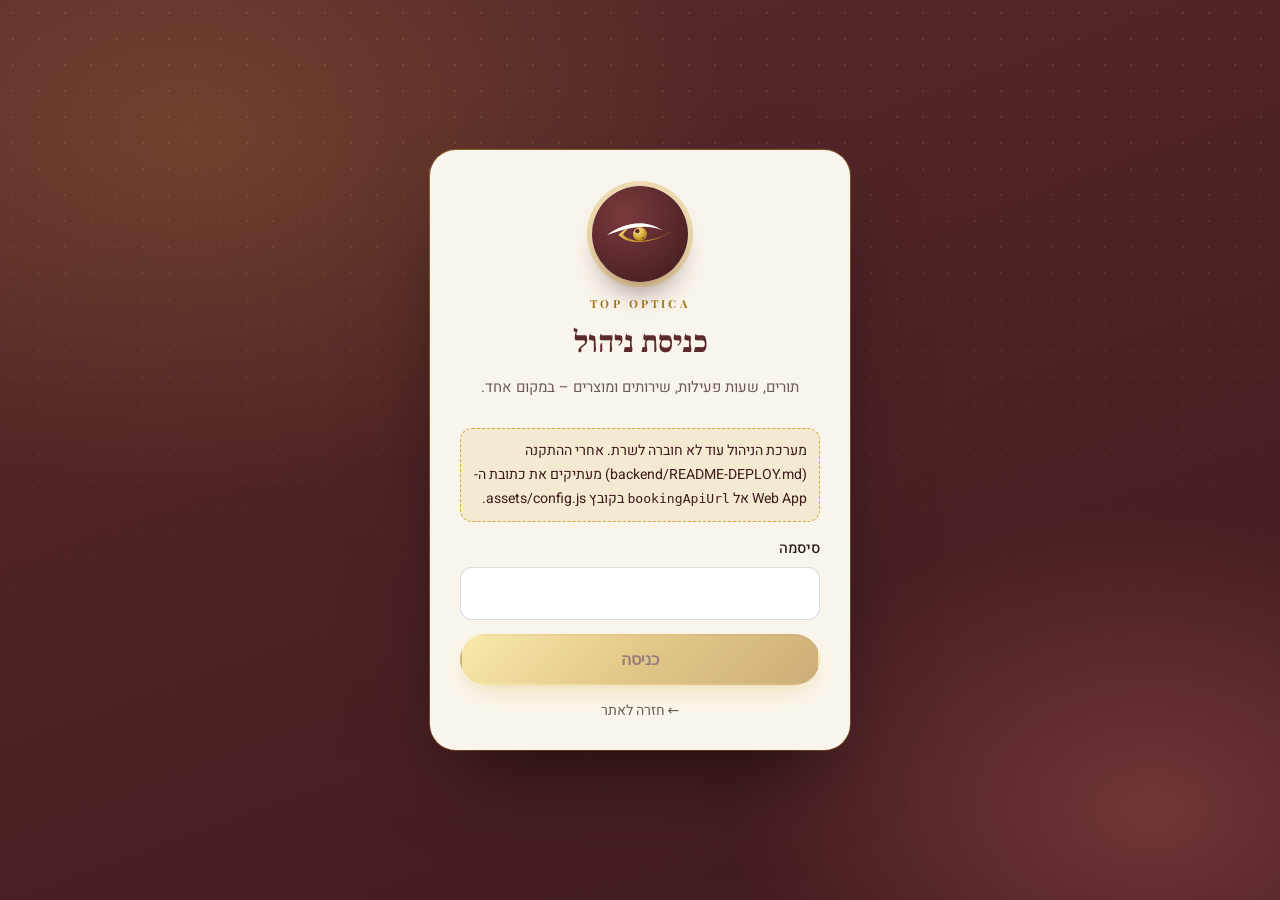
==== commit 9b751a65: "Connect online booking, show products + staff login links" ====
--- a/admin.html
+++ b/admin.html
@@ -10,9 +10,9 @@
   <link rel="preconnect" href="https://fonts.googleapis.com">
   <link rel="preconnect" href="https://fonts.gstatic.com" crossorigin>
   <link href="https://fonts.googleapis.com/css2?family=Frank+Ruhl+Libre:wght@500;700;900&family=Heebo:wght@300;400;500;700&family=Playfair+Display:wght@600;700&display=swap" rel="stylesheet">
-  <link rel="stylesheet" href="assets/styles.css">
-  <link rel="stylesheet" href="assets/booking.css">
-  <link rel="stylesheet" href="assets/admin.css">
+  <link rel="stylesheet" href="assets/styles.css?v=20261104b">
+  <link rel="stylesheet" href="assets/booking.css?v=20261104b">
+  <link rel="stylesheet" href="assets/admin.css?v=20261104b">
 </head>
 <body class="adm">
   <!-- ===== LOGIN ===== -->
@@ -99,8 +99,8 @@
     </defs>
   </svg>
 
-  <script src="assets/config.js"></script>
-  <script src="assets/api.js"></script>
-  <script src="assets/admin.js"></script>
+  <script src="assets/config.js?v=20261104b"></script>
+  <script src="assets/api.js?v=20261104b"></script>
+  <script src="assets/admin.js?v=20261104b"></script>
 </body>
 </html>
--- a/assets/booking.css
+++ b/assets/booking.css
@@ -0,0 +1,175 @@
+/* ==== Top Optica – online booking modal, products page & shared extras ==== */
+.btn-ghost{background:transparent;border-color:rgba(90,42,44,.28);color:var(--burgundy)}
+.btn-ghost:hover{background:var(--burgundy);border-color:var(--burgundy);color:var(--white)}
+.btn-danger{background:#8f2430;color:#fff;box-shadow:0 10px 24px -12px rgba(143,36,48,.8)}
+.btn-danger:hover{background:#a52a38}
+.btn[disabled]{opacity:.55;cursor:not-allowed;transform:none!important}
+body.bk-lock{overflow:hidden}
+
+/* Floating "book" pill (only when online booking is on) */
+.book-float{position:fixed;right:18px;bottom:20px;z-index:118;display:none;align-items:center;gap:.5em;padding:.8em 1.3em;border-radius:999px;border:0;background:var(--grad-gold);color:var(--burgundy-deep);font:700 1rem var(--sans);box-shadow:0 14px 30px -10px rgba(63,26,29,.6),0 0 0 4px rgba(255,255,255,.55);cursor:pointer;transition:transform .25s}
+.book-float svg{width:20px;height:20px}
+.book-float:hover{transform:translateY(-2px)}
+.has-booking .book-float{display:inline-flex;animation:bkPop .5s 1.2s both}
+@keyframes bkPop{from{opacity:0;transform:translateY(20px) scale(.9)}to{opacity:1;transform:none}}
+
+/* Dialog shell */
+.bk{border:0;padding:0;margin:auto;width:min(560px,100%);max-width:100%;max-height:min(760px,calc(100% - 32px));border-radius:24px;background:var(--cream);color:var(--ink);box-shadow:0 40px 80px -30px rgba(30,12,14,.7);overflow:hidden}
+.bk[open]{display:flex;animation:bkIn .35s cubic-bezier(.2,.8,.2,1)}
+.bk::backdrop{background:rgba(30,12,14,.62);backdrop-filter:blur(4px);-webkit-backdrop-filter:blur(4px)}
+@keyframes bkIn{from{opacity:0;transform:translateY(24px) scale(.98)}to{opacity:1;transform:none}}
+.bk-panel{display:flex;flex-direction:column;width:100%;max-height:inherit;min-height:0}
+.bk-head{display:flex;align-items:center;justify-content:space-between;gap:12px;padding:16px 16px 12px;background:linear-gradient(160deg,var(--burgundy),var(--burgundy-deep));color:var(--white)}
+.bk-titles{text-align:center}
+.bk-kicker{margin:0;font:700 .7rem "Playfair Display",var(--serif);letter-spacing:.28em;color:var(--gold-light)}
+.bk-head h2{margin:0;font-size:1.35rem;color:var(--white)}
+.bk-icon{width:42px;height:42px;flex:none;border-radius:50%;border:1px solid rgba(243,220,132,.35);background:rgba(255,255,255,.06);color:var(--gold-light);display:grid;place-items:center;cursor:pointer;transition:background .2s}
+.bk-icon:hover{background:rgba(255,255,255,.14)}
+.bk-icon svg{width:20px;height:20px}
+.bk-steps{list-style:none;margin:0;padding:10px 16px 14px;display:grid;grid-template-columns:repeat(4,1fr);gap:6px;background:var(--burgundy-deep);counter-reset:s}
+.bk-steps[hidden]{display:none}
+.bk-steps li{position:relative;display:flex;flex-direction:column;align-items:center;gap:4px;font-size:.74rem;color:rgba(255,255,255,.55);font-weight:500}
+.bk-steps li span{width:26px;height:26px;border-radius:50%;display:grid;place-items:center;font-size:.8rem;font-weight:700;border:1.5px solid rgba(243,220,132,.35);color:rgba(255,255,255,.7);background:var(--burgundy-deep);transition:all .3s;position:relative;z-index:1}
+.bk-steps li::before{content:"";position:absolute;top:13px;left:50%;width:100%;height:2px;background:rgba(243,220,132,.18)}
+.bk-steps li:first-child::before{display:none}
+.bk-steps li.is-done span,.bk-steps li.is-on span{background:var(--grad-gold);border-color:transparent;color:var(--burgundy-deep)}
+.bk-steps li.is-done::before,.bk-steps li.is-on::before{background:var(--gold)}
+.bk-steps li.is-on{color:var(--gold-light)}
+.bk-steps li.is-on span{box-shadow:0 0 0 4px rgba(212,167,58,.25)}
+.bk-body{flex:1 1 auto;min-height:0;overflow-y:auto;overscroll-behavior:contain;padding:22px 20px 26px;outline:0}
+.bk-h{font-size:1.45rem;color:var(--burgundy);margin:0 0 .25em}
+.bk-sub{color:var(--muted);margin:0 0 18px;font-size:.98rem}
+.bk-foot{display:flex;align-items:center;justify-content:space-between;gap:14px;padding:12px 16px calc(12px + env(safe-area-inset-bottom));background:var(--white);border-top:1px solid rgba(212,167,58,.3);box-shadow:0 -12px 24px -18px rgba(63,26,29,.35)}
+.bk-foot[hidden]{display:none}
+.bk-sum{display:flex;flex-direction:column;line-height:1.3;min-width:0;font-size:.9rem;color:var(--muted)}
+.bk-sum strong{color:var(--burgundy);font-size:.95rem;white-space:nowrap;overflow:hidden;text-overflow:ellipsis}
+.bk-next{flex:none;padding:.8em 1.6em}
+.bk-live{position:absolute;width:1px;height:1px;overflow:hidden;clip:rect(0 0 0 0)}
+
+/* Step 1 – services */
+.bk-svcs{display:grid;gap:10px}
+.bk-svc{display:flex;align-items:center;justify-content:space-between;gap:14px;width:100%;text-align:start;padding:16px 18px;border-radius:16px;border:1.5px solid rgba(212,167,58,.28);background:var(--white);font:inherit;color:inherit;cursor:pointer;box-shadow:0 8px 18px -14px rgba(63,26,29,.4);transition:border-color .2s,transform .2s,box-shadow .2s;animation:bkUp .45s var(--d,0ms) both}
+.bk-svc:hover{border-color:var(--gold);transform:translateY(-2px);box-shadow:0 14px 26px -16px rgba(63,26,29,.5)}
+.bk-svc.is-on{border-color:var(--gold);background:linear-gradient(0deg,rgba(212,167,58,.08),rgba(212,167,58,.08)),var(--white)}
+.bk-svc-main{display:flex;flex-direction:column;gap:2px;min-width:0}
+.bk-svc-name{font-weight:700;color:var(--burgundy);font-size:1.05rem}
+.bk-svc-desc{font-size:.86rem;color:var(--muted);line-height:1.45}
+.bk-svc-meta{display:flex;flex-direction:column;align-items:flex-end;gap:4px;flex:none}
+.bk-chip{font-size:.78rem;font-weight:500;padding:3px 10px;border-radius:999px;background:rgba(90,42,44,.07);color:var(--burgundy-soft);white-space:nowrap}
+.bk-price{font-weight:700;color:var(--gold-dark)}
+@keyframes bkUp{from{opacity:0;transform:translateY(10px)}to{opacity:1;transform:none}}
+
+/* Step 2 – date strip + slots */
+.bk-strip-wrap{position:relative;margin:0 -20px 18px}
+.bk-strip{display:flex;align-items:flex-end;gap:8px;overflow-x:auto;scroll-snap-type:x proximity;padding:20px 20px 8px;scrollbar-width:none}
+.bk-strip::-webkit-scrollbar{display:none}
+.bk-month{flex:none;align-self:stretch;writing-mode:vertical-rl;transform:rotate(180deg);font-size:.7rem;font-weight:700;letter-spacing:.12em;color:var(--gold-dark);padding:4px 0;border-inline-start:1px dashed rgba(212,167,58,.5);margin-inline:2px}
+.bk-day{flex:none;scroll-snap-align:center;width:58px;padding:10px 0 9px;border-radius:16px;border:1.5px solid rgba(212,167,58,.28);background:var(--white);font:inherit;color:var(--ink);cursor:pointer;display:flex;flex-direction:column;align-items:center;gap:2px;transition:all .2s}
+.bk-day:hover:not([disabled]){border-color:var(--gold);transform:translateY(-2px)}
+.bk-dw{font-size:.78rem;color:var(--muted);font-weight:500}
+.bk-dn{font:700 1.35rem/1.1 "Playfair Display",var(--serif);color:var(--burgundy)}
+.bk-dot{width:6px;height:6px;border-radius:50%;background:var(--gold);margin-top:3px}
+.bk-day[disabled]{opacity:.38;cursor:not-allowed;background:transparent;border-style:dashed}
+.bk-day[disabled] .bk-dot{background:transparent}
+.bk-day.is-on{background:linear-gradient(160deg,var(--burgundy),var(--burgundy-deep));border-color:var(--burgundy);box-shadow:0 12px 22px -12px rgba(63,26,29,.8);transform:translateY(-3px)}
+.bk-day.is-on .bk-dw{color:var(--gold-light)}.bk-day.is-on .bk-dn{color:var(--white)}.bk-day.is-on .bk-dot{background:var(--gold-light)}
+.bk-strip-nav{display:none;position:absolute;top:50%;z-index:2;width:34px;height:34px;margin-top:-8px;border-radius:50%;border:1px solid rgba(212,167,58,.5);background:var(--white);color:var(--burgundy);font-size:1.4rem;line-height:1;cursor:pointer;box-shadow:var(--shadow)}
+.bk-strip-nav.prev{right:4px}.bk-strip-nav.next{left:4px}
+@media (hover:hover) and (min-width:600px){.bk-strip-nav{display:grid;place-items:center}.bk-strip{padding-inline:44px}}
+.bk-date-t{font-weight:700;color:var(--burgundy);margin:0 0 10px}
+.bk-sg{margin-bottom:14px}
+.bk-sg-t{margin:0 0 8px;font-size:.8rem;font-weight:700;letter-spacing:.06em;color:var(--gold-dark);display:flex;align-items:center;gap:8px}
+.bk-sg-t::after{content:"";flex:1;height:1px;background:rgba(212,167,58,.35)}
+.bk-sg-list{display:grid;grid-template-columns:repeat(auto-fill,minmax(76px,1fr));gap:8px}
+.bk-slot{padding:10px 0;border-radius:12px;border:1.5px solid rgba(90,42,44,.16);background:var(--white);font:600 1rem var(--sans);color:var(--burgundy);cursor:pointer;transition:all .18s;animation:bkUp .35s var(--d,0ms) both}
+.bk-slot:hover{border-color:var(--gold);background:rgba(212,167,58,.08)}
+.bk-slot.is-on{background:var(--grad-gold);border-color:transparent;color:var(--burgundy-deep);box-shadow:0 10px 20px -10px rgba(168,116,28,.9)}
+
+/* Step 3 – details */
+.bk-form{display:grid;gap:14px}
+.bk-field{display:grid;gap:6px;font-size:.92rem;font-weight:500;color:var(--ink)}
+.bk-field b{color:var(--gold-dark)}
+.bk-field em{font-style:normal;color:var(--muted);font-weight:400;font-size:.82rem}
+.bk-field input,.bk-field textarea,.adm input,.adm select,.adm textarea{width:100%;font:inherit;font-size:16px;padding:12px 14px;border-radius:12px;border:1.5px solid rgba(90,42,44,.18);background:var(--white);color:var(--ink);transition:border-color .2s,box-shadow .2s}
+.bk-field input:focus,.bk-field textarea:focus,.adm input:focus,.adm select:focus,.adm textarea:focus{outline:0;border-color:var(--gold);box-shadow:0 0 0 4px rgba(212,167,58,.2)}
+.bk-field [aria-invalid="true"]{border-color:#b3261e;box-shadow:0 0 0 4px rgba(179,38,30,.12)}
+.bk-field input[dir="ltr"]{text-align:right}
+.bk-hp{position:absolute!important;left:-9999px;width:1px;height:1px;overflow:hidden}
+.bk-err{margin:0;padding:10px 14px;border-radius:12px;background:#fbe9e7;color:#8c1d18;font-weight:500;font-size:.92rem}
+.bk-err[hidden]{display:none}
+.bk-note{margin:0;font-size:.84rem;color:var(--muted)}
+
+/* Step 4 – done / cancel */
+.bk-done{text-align:center;display:grid;justify-items:center;gap:6px}
+.bk-check{width:84px;height:84px;margin-bottom:6px}
+.bk-check svg{width:100%;height:100%;fill:none;stroke-linecap:round;stroke-linejoin:round}
+.bk-check circle{stroke:var(--gold);stroke-width:3;stroke-dasharray:151;stroke-dashoffset:151;animation:bkDraw .7s .1s forwards;fill:rgba(212,167,58,.12)}
+.bk-check path{stroke:var(--burgundy);stroke-width:4;stroke-dasharray:40;stroke-dashoffset:40;animation:bkDraw .45s .7s forwards}
+@keyframes bkDraw{to{stroke-dashoffset:0}}
+.bk-card{width:100%;margin:10px 0 8px;padding:6px 18px;border-radius:16px;background:var(--white);box-shadow:var(--shadow);border-inline-start:4px solid var(--gold);text-align:start}
+.bk-card div{display:flex;justify-content:space-between;gap:16px;padding:10px 0;border-bottom:1px solid var(--cream-2)}
+.bk-card div:last-child{border-bottom:0}
+.bk-card dt{color:var(--muted);font-size:.88rem}
+.bk-card dd{margin:0;font-weight:700;color:var(--burgundy);text-align:end}
+.bk-done-a{display:flex;flex-wrap:wrap;justify-content:center;gap:10px;margin-top:12px;width:100%}
+.bk-loading,.bk-error,.bk-empty{display:grid;justify-items:center;gap:12px;text-align:center;padding:40px 10px;color:var(--muted)}
+.bk-error-t{color:var(--burgundy);font-weight:700;margin:0}
+.bk-error-a{display:flex;gap:10px;flex-wrap:wrap;justify-content:center}
+.bk-spin{width:38px;height:38px;border-radius:50%;border:3px solid rgba(212,167,58,.25);border-top-color:var(--gold);animation:spin .8s linear infinite}
+
+/* Mobile: full-height bottom sheet */
+@media (max-width:600px){
+  .bk{width:100%;max-height:100%;height:100%;border-radius:0;margin:0;inset:0}
+  .bk[open]{animation:bkSheet .38s cubic-bezier(.2,.8,.2,1)}
+  .bk-head{padding:calc(10px + env(safe-area-inset-top)) 12px 10px}
+  .bk-body{padding:20px 16px 24px}
+  .bk-strip-wrap{margin-inline:-16px}.bk-strip{padding-inline:16px}
+  .bk-done-a .btn{flex:1 1 100%}
+  .book-float{right:14px;bottom:16px;padding:.75em 1.15em;font-size:.95rem}
+}
+@keyframes bkSheet{from{transform:translateY(100%)}to{transform:none}}
+
+/* Demo ribbon */
+.is-demo body::after{content:"DEMO · נתוני דוגמה – לא אמיתי";position:fixed;top:calc(var(--header-h,64px) + 8px);left:50%;transform:translateX(-50%);z-index:9999;background:#1f6f43;color:#fff;font:700 .72rem var(--sans);letter-spacing:.06em;padding:4px 14px;border-radius:999px;pointer-events:none;box-shadow:0 4px 10px rgba(0,0,0,.25);opacity:.92;white-space:nowrap}
+.is-demo body.adm::after{top:auto;bottom:10px}
+
+/* ===== Products page ===== */
+.page-hero{position:relative;overflow:hidden;color:var(--white);text-align:center;padding:64px 0 90px;background:radial-gradient(900px 500px at 20% 10%,rgba(212,167,58,.2),transparent 60%),linear-gradient(160deg,var(--burgundy),var(--burgundy-deep))}
+.page-hero::after{content:"";position:absolute;inset-inline:0;bottom:-1px;height:50px;background:var(--cream);clip-path:ellipse(70% 100% at 50% 100%)}
+.page-hero h1{font-size:clamp(2rem,4.6vw,3.2rem);font-weight:900;margin:0 0 .3em}
+.page-hero p{color:rgba(255,255,255,.85);max-width:36em;margin:0 auto}
+.page-hero .eyebrow{justify-content:center}
+.page-hero .eyebrow::after{content:"";width:28px;height:2px;background:var(--grad-gold);border-radius:2px}
+.pr-filters{display:flex;flex-wrap:wrap;justify-content:center;gap:8px;margin:0 0 32px}
+.pr-filters[hidden]{display:none}
+.pr-filter{padding:.5em 1.1em;border-radius:999px;border:1.5px solid rgba(90,42,44,.2);background:var(--white);font:500 .95rem var(--sans);color:var(--burgundy);cursor:pointer;transition:all .2s}
+.pr-filter[aria-pressed="true"]{background:var(--burgundy);border-color:var(--burgundy);color:var(--gold-light)}
+.pr-grid{display:grid;grid-template-columns:repeat(auto-fill,minmax(250px,1fr));gap:24px}
+.pr-card{display:flex;flex-direction:column;background:var(--white);border-radius:var(--radius);overflow:hidden;box-shadow:var(--shadow);border:1px solid rgba(212,167,58,.18);transition:transform .3s,box-shadow .3s}
+.pr-card:hover{transform:translateY(-5px);box-shadow:0 26px 50px -20px rgba(63,26,29,.45)}
+.pr-img{position:relative;aspect-ratio:4/3;background:linear-gradient(135deg,var(--cream-2),#efe2cc);display:grid;place-items:center;overflow:hidden}
+.pr-img img{width:100%;height:100%;object-fit:cover}
+.pr-img svg{width:64px;height:64px;color:rgba(168,116,28,.55)}
+.pr-badge{position:absolute;top:12px;inset-inline-start:12px;font-size:.75rem;font-weight:700;padding:4px 10px;border-radius:999px;background:rgba(63,26,29,.85);color:var(--gold-light)}
+.pr-badge.out{background:#6d5a58;color:#fff}
+.pr-body{display:flex;flex-direction:column;gap:6px;padding:18px 20px 20px;flex:1}
+.pr-cat{font-size:.78rem;font-weight:700;letter-spacing:.06em;color:var(--gold-dark)}
+.pr-body h3{font-size:1.2rem;color:var(--burgundy);margin:0}
+.pr-body p{color:var(--muted);font-size:.93rem;margin:0;flex:1}
+.pr-foot{display:flex;align-items:center;justify-content:space-between;gap:10px;margin-top:10px}
+.pr-price{font:700 1.3rem "Playfair Display",var(--serif);color:var(--burgundy)}
+.pr-empty{max-width:560px;margin:0 auto;text-align:center;padding:56px 28px;border-radius:28px;background:var(--white);box-shadow:var(--shadow);border:1px solid rgba(212,167,58,.3);position:relative;overflow:hidden}
+.pr-empty::before{content:"";position:absolute;inset:0;background:radial-gradient(500px 220px at 50% 0%,rgba(212,167,58,.14),transparent 70%);pointer-events:none}
+.pr-empty-mark{margin-bottom:18px;animation:float 5s ease-in-out infinite}
+.pr-soon{display:inline-block;font:700 .8rem "Playfair Display",var(--serif);letter-spacing:.35em;color:var(--gold-dark);margin-bottom:8px}
+.pr-empty h2{font-size:clamp(1.7rem,3.4vw,2.3rem);color:var(--burgundy);margin:0 0 .4em}
+.pr-empty p{color:var(--muted)}
+.pr-empty .hero-cta{justify-content:center;margin:24px 0 0}
+
+/* Round burgundy badge for the eye mark on light backgrounds (the mark has a white upper lid) */
+.mark-badge{display:grid;place-items:center;width:96px;height:96px;margin:0 auto;border-radius:50%;background:radial-gradient(circle at 35% 30%,var(--burgundy-soft),var(--burgundy-deep));box-shadow:0 0 0 5px rgba(212,167,58,.35),0 18px 30px -14px rgba(63,26,29,.7)}
+.mark-badge svg{width:70px;height:35px}
+
+/* When online booking is on, the online CTA leads; the phone button turns secondary */
+.has-booking .hero-cta a.btn-gold[data-href="tel"]{background:transparent;border-color:rgba(255,255,255,.7);color:var(--white);box-shadow:none}
+.has-booking .hero-cta a.btn-gold[data-href="tel"]:hover{background:var(--white);color:var(--burgundy)}
--- a/assets/admin.css
+++ b/assets/admin.css
@@ -0,0 +1,155 @@
+/* ==== Top Optica – admin dashboard ==== */
+body.adm{background:var(--cream);min-height:100vh}
+.adm [hidden]{display:none!important}
+.sr{position:absolute;width:1px;height:1px;overflow:hidden;clip:rect(0 0 0 0)}
+.adm-muted{color:var(--muted);font-size:.93rem;margin:0 0 14px}
+.adm-muted a{color:var(--gold-dark);font-weight:700}
+
+/* Login */
+.adm-login{position:relative;min-height:100vh;display:grid;place-items:center;padding:24px;overflow:hidden;background:radial-gradient(900px 600px at 15% 15%,rgba(212,167,58,.2),transparent 60%),radial-gradient(700px 500px at 90% 90%,rgba(122,58,62,.85),transparent 60%),linear-gradient(160deg,var(--burgundy),var(--burgundy-deep))}
+.adm-login-card{position:relative;width:min(420px,100%);display:grid;gap:14px;text-align:center;padding:36px 30px 28px;border-radius:26px;background:var(--cream);box-shadow:0 40px 80px -30px rgba(0,0,0,.6),0 0 0 1px rgba(212,167,58,.4);animation:bkIn .5s cubic-bezier(.2,.8,.2,1)}
+.adm-login-card h1{font-size:1.9rem;color:var(--burgundy);margin:0}
+.adm-login-card .bk-field{text-align:start}
+.adm-login-card .bk-kicker{color:var(--gold-dark)}
+.adm-login-card .btn{width:100%}
+.adm-back{font-size:.88rem;color:var(--muted);text-decoration:none}
+.adm-back:hover{color:var(--burgundy)}
+.adm-off{font-size:.88rem;background:rgba(212,167,58,.14);border:1px dashed var(--gold);color:var(--burgundy-deep);border-radius:12px;padding:10px 12px;text-align:start}
+.adm-off code{direction:ltr;unicode-bidi:embed;font-size:.82rem}
+
+/* Top bar + tabs */
+.adm-top{position:sticky;top:0;z-index:50;background:linear-gradient(160deg,var(--burgundy),var(--burgundy-deep));color:#fff;box-shadow:0 10px 30px -14px rgba(0,0,0,.5)}
+.adm-top-in{display:flex;align-items:center;justify-content:space-between;gap:12px;height:64px}
+.adm-top-a{display:flex;align-items:center;gap:16px}
+.adm-hello{color:var(--gold-light);font-weight:500}
+.adm-link{background:none;border:0;padding:4px 2px;font:inherit;font-size:.95rem;color:rgba(255,255,255,.85);text-decoration:none;cursor:pointer}
+.adm-link:hover{color:var(--gold-light)}
+.adm-card .adm-link,.adm-hrow .adm-link{color:var(--gold-dark);font-weight:500}
+.adm-tabs{display:flex;gap:4px;overflow-x:auto;scrollbar-width:none;padding-bottom:0}
+.adm-tabs::-webkit-scrollbar{display:none}
+.adm-tabs [role=tab]{flex:none;background:none;border:0;border-bottom:3px solid transparent;color:rgba(255,255,255,.7);font:500 .98rem var(--sans);padding:12px 14px;cursor:pointer;transition:color .2s,border-color .2s}
+.adm-tabs [role=tab]:hover{color:#fff}
+.adm-tabs [aria-selected=true]{color:var(--gold-light);border-bottom-color:var(--gold)}
+.adm-main{padding:28px 0 80px}
+.adm-panel{animation:bkUp .35s both}
+.adm-panel h2{font-size:1.45rem;color:var(--burgundy);margin:0 0 6px}
+
+/* Stats */
+.adm-stats{display:grid;grid-template-columns:1fr 1fr 2fr;gap:16px;margin-bottom:22px}
+.adm-stat{background:var(--white);border-radius:var(--radius);padding:18px 22px;box-shadow:var(--shadow);border-inline-start:4px solid var(--gold);display:flex;flex-direction:column;gap:2px}
+.adm-stat-n{font:700 2.2rem/1 "Playfair Display",var(--serif);color:var(--burgundy)}
+.adm-stat-l{color:var(--muted);font-size:.9rem}
+.adm-stat-next{background:linear-gradient(160deg,var(--burgundy),var(--burgundy-deep));color:#fff;border-inline-start-color:var(--gold-light)}
+.adm-stat-next .adm-stat-l{color:var(--gold-light)}
+.adm-stat-next strong{font-family:var(--serif);font-size:1.4rem}
+.adm-stat-next span:last-child{color:rgba(255,255,255,.85)}
+
+/* Toolbar */
+.adm-bar{display:flex;flex-wrap:wrap;align-items:center;gap:10px 14px;margin-bottom:18px}
+.adm-seg{display:inline-flex;background:var(--white);border-radius:999px;padding:4px;box-shadow:0 6px 16px -10px rgba(63,26,29,.4);border:1px solid rgba(212,167,58,.25)}
+.adm-seg button{border:0;background:none;padding:.45em 1em;border-radius:999px;font:500 .92rem var(--sans);color:var(--burgundy);cursor:pointer}
+.adm-seg [aria-pressed=true]{background:var(--burgundy);color:var(--gold-light)}
+.adm-check{display:inline-flex;align-items:center;gap:8px;font-size:.93rem;cursor:pointer}
+.adm-check input{width:18px;height:18px;accent-color:var(--burgundy)}
+.adm-grow{flex:1}
+
+/* Booking list */
+.adm-day{display:flex;align-items:center;gap:10px;font-family:var(--sans);font-size:1rem;font-weight:700;color:var(--burgundy);margin:22px 0 10px}
+.adm-today{background:var(--grad-gold);color:var(--burgundy-deep);font-size:.75rem;padding:2px 10px;border-radius:999px}
+.adm-count{font-size:.78rem;font-weight:500;color:var(--muted);background:rgba(90,42,44,.07);padding:1px 9px;border-radius:999px}
+.adm-list{list-style:none;margin:0;padding:0;display:grid;gap:10px}
+.adm-bk{display:grid;grid-template-columns:78px 1fr auto;gap:16px;align-items:center;background:var(--white);border-radius:16px;padding:14px 18px;box-shadow:0 10px 24px -18px rgba(63,26,29,.5);border:1px solid rgba(212,167,58,.2);border-inline-start:4px solid var(--gold)}
+.adm-bk.st-done{border-inline-start-color:#2e7d4f}
+.adm-bk.st-noshow{border-inline-start-color:#c77700}
+.adm-bk.st-cancelled{opacity:.6;border-inline-start-color:#9e9e9e}
+.adm-bk.st-cancelled .adm-bk-name{text-decoration:line-through}
+.adm-bk-time{display:flex;flex-direction:column;align-items:center;line-height:1.1}
+.adm-bk-time strong{font:700 1.35rem "Playfair Display",var(--serif);color:var(--burgundy)}
+.adm-bk-time span{font-size:.8rem;color:var(--muted)}
+.adm-bk-main p{margin:0}
+.adm-bk-name{font-weight:700;font-size:1.05rem}
+.adm-bk-svc{color:var(--muted);font-size:.9rem}
+.adm-bk-contact{display:flex;flex-wrap:wrap;gap:4px 14px;font-size:.88rem;margin-top:2px!important}
+.adm-bk-contact a{color:var(--gold-dark);text-decoration:none;font-weight:500}
+.adm-bk-contact a:hover{text-decoration:underline}
+.adm-bk-notes{font-size:.86rem;color:var(--burgundy-soft);margin-top:4px!important}
+.adm-tag{font-size:.7rem;font-weight:500;padding:1px 8px;border-radius:999px;background:rgba(90,42,44,.08);color:var(--burgundy-soft);vertical-align:middle}
+.adm-tag.web{background:rgba(212,167,58,.16);color:var(--gold-dark)}
+.adm-status select{width:auto;padding-block:8px;padding-inline:14px 32px;border-radius:999px;font-size:.9rem;font-weight:500}
+.adm-empty{text-align:center;padding:40px 20px;color:var(--muted);background:var(--white);border-radius:var(--radius);border:1.5px dashed rgba(212,167,58,.45)}
+
+/* Cards / forms */
+.adm-card{background:var(--white);border-radius:var(--radius);padding:24px;box-shadow:var(--shadow);border:1px solid rgba(212,167,58,.18);margin-bottom:20px}
+.adm-form{display:grid;gap:14px}
+.adm-row{display:grid;grid-template-columns:1fr 1fr;gap:12px}
+.adm-grid4{display:grid;grid-template-columns:repeat(4,1fr);gap:14px}
+.adm-save{display:flex;justify-content:flex-end}
+.adm-save .btn{box-shadow:0 14px 30px -10px rgba(63,26,29,.6)}
+.adm-hint{margin:0;font-size:.86rem;color:var(--muted);display:flex;flex-wrap:wrap;gap:6px;align-items:center}
+.adm-pill{border:1px solid rgba(212,167,58,.5);background:rgba(212,167,58,.1);border-radius:999px;padding:2px 10px;font:500 .82rem var(--sans);color:var(--burgundy);cursor:pointer;direction:ltr}
+.adm-pill:hover{background:var(--gold);color:var(--burgundy-deep)}
+
+/* Hours */
+.adm-hours{display:grid;gap:8px}
+.adm-hrow{display:flex;flex-wrap:wrap;align-items:center;gap:10px 18px;padding:12px 14px;border-radius:14px;background:var(--cream);border:1px solid rgba(212,167,58,.2)}
+.adm-hrow .adm-switch{min-width:120px}
+.adm-hr{display:flex;align-items:center;gap:8px}
+.adm-hr input{width:118px;padding:8px 10px}
+.adm-closed{display:none;color:var(--muted);font-size:.9rem}
+.adm-hrow.is-closed .adm-hr,.adm-hrow.is-closed .h-toggle2{display:none}
+.adm-hrow.is-closed .adm-closed{display:inline}
+.adm-hrow.is-closed{background:transparent;border-style:dashed}
+
+/* Switch */
+.adm-switch{display:inline-flex;align-items:center;gap:10px;cursor:pointer;font-size:.95rem;user-select:none}
+.adm-switch input{position:absolute;opacity:0;width:1px;height:1px}
+.adm-sw{position:relative;width:42px;height:24px;border-radius:999px;background:rgba(90,42,44,.2);transition:background .2s;flex:none}
+.adm-sw::after{content:"";position:absolute;top:3px;right:3px;width:18px;height:18px;border-radius:50%;background:#fff;box-shadow:0 2px 4px rgba(0,0,0,.25);transition:transform .2s}
+.adm-switch input:checked+.adm-sw{background:var(--burgundy)}
+.adm-switch input:checked+.adm-sw::after{transform:translateX(-18px);background:var(--gold-light)}
+.adm-switch input:focus-visible+.adm-sw{outline:3px solid var(--gold);outline-offset:2px}
+
+/* Editable items (services / products) */
+.adm-head{display:flex;align-items:flex-start;justify-content:space-between;gap:16px;margin-bottom:16px}
+.adm-items{display:grid;gap:14px}
+.adm-item{background:var(--white);border-radius:var(--radius);padding:18px 20px;box-shadow:0 10px 24px -18px rgba(63,26,29,.5);border:1px solid rgba(212,167,58,.22);display:grid;gap:12px;animation:bkUp .3s both}
+.adm-item[data-id=""]{border:1.5px dashed var(--gold)}
+.adm-item-grid{display:grid;grid-template-columns:repeat(4,1fr);gap:12px}
+.adm-span2{grid-column:span 2}.adm-span4{grid-column:1/-1}
+.adm-item-a{display:flex;flex-wrap:wrap;align-items:center;gap:10px 16px}
+.adm-products{grid-template-columns:repeat(2,1fr)}
+.adm-pr{grid-template-columns:120px 1fr;align-items:start}
+.adm-pr .adm-item-a{grid-column:1/-1}
+.adm-pr .adm-item-grid{grid-template-columns:1fr 1fr}
+.adm-pr .adm-span2{grid-column:1/-1}
+.adm-pr-img{width:120px;aspect-ratio:1;border-radius:14px;overflow:hidden;background:linear-gradient(135deg,var(--cream-2),#efe2cc);display:grid;place-items:center}
+.adm-pr-img img{width:100%;height:100%;object-fit:cover}
+.adm-pr-img svg{width:48px;height:48px;color:rgba(168,116,28,.6)}
+
+/* Dialog + toast */
+.adm-dlg{border:0;padding:0;border-radius:22px;width:min(560px,calc(100% - 24px));background:var(--cream);box-shadow:0 40px 80px -30px rgba(30,12,14,.7)}
+.adm-dlg::backdrop{background:rgba(30,12,14,.6)}
+.adm-dlg .adm-form{padding:22px}
+.adm-dlg-h{display:flex;align-items:center;justify-content:space-between}
+.adm-dlg-h h2{margin:0;color:var(--burgundy);font-size:1.4rem}
+.adm-dlg .bk-icon{color:var(--burgundy);border-color:rgba(90,42,44,.2);font-size:1.4rem}
+.adm-dlg-a{display:flex;justify-content:flex-end;gap:10px}
+.adm-toast{position:fixed;bottom:24px;left:50%;z-index:300;transform:translate(-50%,30px);opacity:0;pointer-events:none;background:var(--burgundy-deep);color:var(--gold-light);padding:12px 22px;border-radius:999px;font-weight:500;box-shadow:0 14px 30px -10px rgba(0,0,0,.5);transition:all .3s}
+.adm-toast.show{opacity:1;transform:translate(-50%,0)}
+.adm-toast.bad{background:#8c1d18;color:#fff}
+
+@media (max-width:900px){
+  .adm-stats{grid-template-columns:1fr 1fr}.adm-stat-next{grid-column:1/-1}
+  .adm-grid4,.adm-item-grid{grid-template-columns:1fr 1fr}
+  .adm-products{grid-template-columns:1fr}
+}
+@media (max-width:560px){
+  .adm-hello{display:none}
+  .adm-bk{grid-template-columns:62px 1fr;padding:12px 14px}
+  .adm-status{grid-column:1/-1}.adm-status select{width:100%}
+  .adm-row,.adm-grid4,.adm-item-grid,.adm-pr .adm-item-grid{grid-template-columns:1fr}
+  .adm-span2{grid-column:auto}
+  .adm-pr{grid-template-columns:1fr}.adm-pr-img{width:100%;aspect-ratio:16/9}
+  .adm-head{flex-direction:column}
+  .adm-card{padding:18px}
+}
